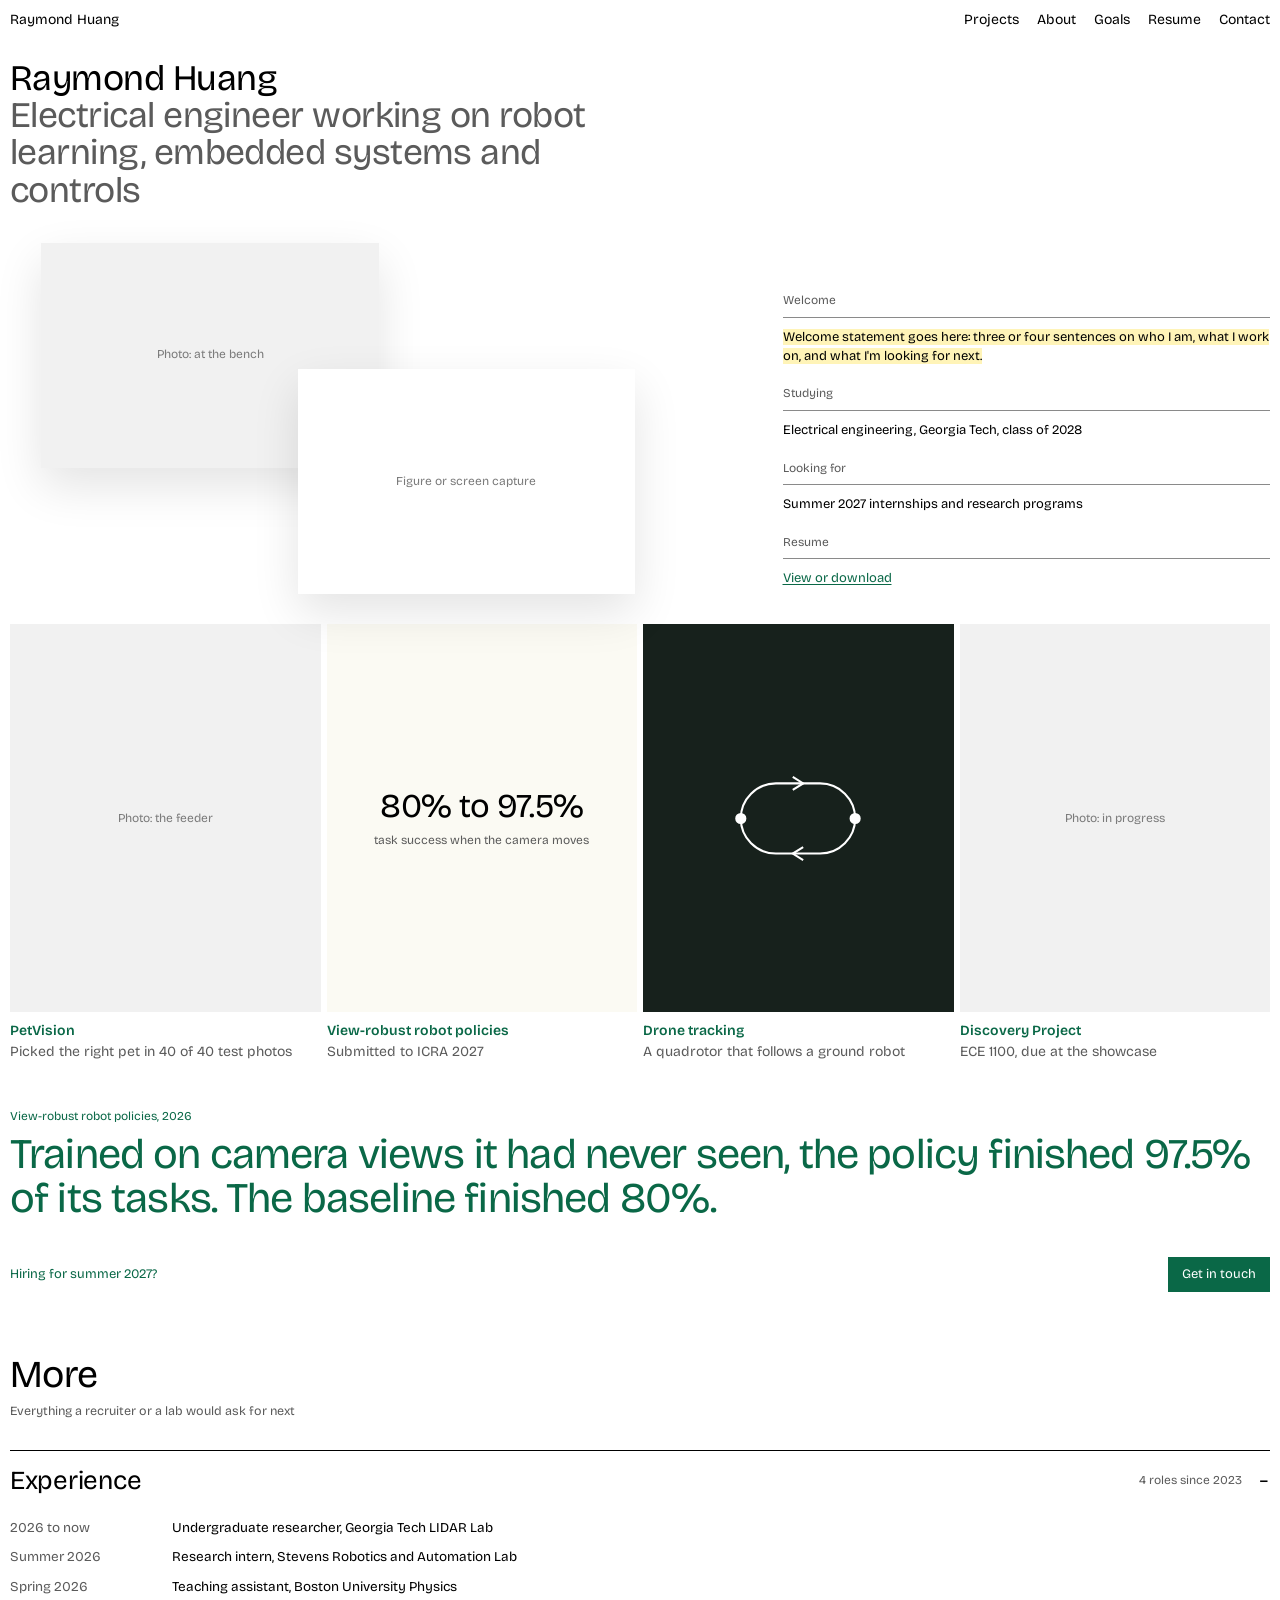
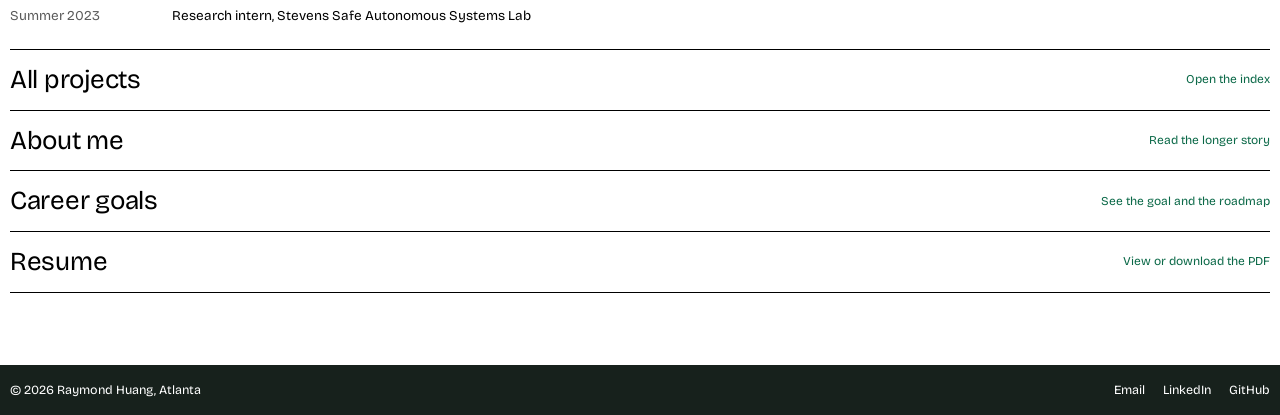
==== index.html @ d4c936e5 "Initial ePortfolio site structure" ====
<!doctype html>
<html lang="en">
<head>
<meta charset="utf-8">
<meta name="viewport" content="width=device-width, initial-scale=1">
<title>Raymond Huang</title>
<meta name="description" content="Raymond Huang, electrical engineering student at Georgia Tech working on robot learning, embedded systems and controls.">
<link rel="preconnect" href="https://fonts.googleapis.com">
<link rel="preconnect" href="https://fonts.gstatic.com" crossorigin>
<link href="https://fonts.googleapis.com/css2?family=Bricolage+Grotesque:opsz,wght@12..96,400;12..96,600&display=swap" rel="stylesheet">
<link rel="stylesheet" href="assets/styles.css">
</head>
<body>
<a class="skip" href="#main">Skip to content</a>
<header class="bar">
  <a href="index.html">Raymond Huang</a>
  <nav aria-label="Main"><ul>
    <li><a href="projects.html">Projects</a></li>
    <li><a href="about.html">About</a></li>
    <li><a href="goals.html">Goals</a></li>
    <li><a href="resume.html">Resume</a></li>
    <li><a href="contact.html">Contact</a></li>
  </ul></nav>
</header>
<main id="main">
<section class="head">
  <div>
    <h1>Raymond Huang<span>Electrical engineer working on robot learning, embedded systems and controls</span></h1>
    <!-- Replace each .ph div with <img src="assets/img/..." alt="..."> -->
    <div class="comp"><div class="ph">Photo: at the bench</div><div class="ph">Figure or screen capture</div></div>
  </div>
  <div class="meta">
    <div class="lab">Welcome</div>
    <p><span class="todo">Welcome statement goes here: three or four sentences on who I am, what I work on, and what I'm looking for next.</span></p>
    <div class="lab">Studying</div><p>Electrical engineering, Georgia Tech, class of 2028</p>
    <div class="lab">Looking for</div><p>Summer 2027 internships and research programs</p>
    <div class="lab">Resume</div><p><a class="link" href="resume.html">View or download</a></p>
  </div>
</section>

<section class="tiles" aria-label="Projects">
  <a href="projects/petvision.html"><div class="t ph">Photo: the feeder</div><b>PetVision</b><span>Picked the right pet in 40 of 40 test photos</span></a>
  <a href="projects/view-robust-policies.html"><div class="t cream"><div>80% to 97.5%<small>task success when the camera moves</small></div></div><b>View-robust robot policies</b><span>Submitted to ICRA 2027</span></a>
  <a href="projects/drone-tracking.html"><div class="t deep"><svg viewBox="0 0 100 70" fill="none" stroke="#fff" stroke-width="1.6" aria-hidden="true"><rect x="6" y="8" width="88" height="54" rx="27"/><path d="M46 3l8 5-8 5M54 57l-8 5 8 5"/><circle cx="6" cy="35" r="3.5" fill="#fff"/><circle cx="94" cy="35" r="3.5" fill="#fff"/></svg></div><b>Drone tracking</b><span>A quadrotor that follows a ground robot</span></a>
  <a href="projects/discovery-project.html"><div class="t ph">Photo: in progress</div><b>Discovery Project</b><span>ECE 1100, due at the showcase</span></a>
</section>

<section class="say">
  <small>View-robust robot policies, 2026</small>
  <p>Trained on camera views it had never seen, the policy finished 97.5% of its tasks. The baseline finished 80%.</p>
</section>
<div class="cta"><span>Hiring for summer 2027?</span><a class="btn" href="contact.html">Get in touch</a></div>

<section class="sec">
  <h2>More</h2>
  <p class="sub">Everything a recruiter or a lab would ask for next</p>
  <div class="rows">
    <details class="row" open><summary>Experience<small>4 roles since 2023</small></summary>
      <ul>
        <li><span>2026 to now</span>Undergraduate researcher, Georgia Tech LIDAR Lab</li>
        <li><span>Summer 2026</span>Research intern, Stevens Robotics and Automation Lab</li>
        <li><span>Spring 2026</span>Teaching assistant, Boston University Physics</li>
        <li><span>Summer 2023</span>Research intern, Stevens Safe Autonomous Systems Lab</li>
      </ul></details>
    <a class="row" href="projects.html"><span>All projects</span><small>Open the index</small></a>
    <a class="row" href="about.html"><span>About me</span><small>Read the longer story</small></a>
    <a class="row" href="goals.html"><span>Career goals</span><small>See the goal and the roadmap</small></a>
    <a class="row" href="resume.html"><span>Resume</span><small>View or download the PDF</small></a>
  </div>
</section>
</main>
<footer class="end">
  <span>&copy; 2026 Raymond Huang, Atlanta</span>
  <span><a href="contact.html">Email</a><a href="contact.html">LinkedIn</a><a href="contact.html">GitHub</a></span>
</footer>
</body>
</html>
---- assets/styles.css ----
/* Raymond Huang ePortfolio. Rules and tokens are documented in design-language.md. */

:root{
  --ink:#000;--mute:#5B5B5B;--rule:#8A8A8A;--line:#CFCFCF;
  --tile:#F1F1F1;--cream:#FBFAF3;--acc:#0A6847;--deep:#17211C;
  --todo:#FFF4B8; /* highlight for placeholder text; delete the .todo rule when none are left */
}

*{box-sizing:border-box;margin:0;padding:0}
html{-webkit-text-size-adjust:100%}
body{min-height:100vh;display:flex;flex-direction:column;background:#fff;color:var(--ink);
  font:400 14px/1.45 "Bricolage Grotesque",Helvetica,Arial,sans-serif}
main{flex:1}
a{color:inherit;text-decoration:none}
ul{list-style:none}
h1,h2,h3{font-weight:400}
img{display:block;max-width:100%}
:focus-visible{outline:2px solid var(--acc);outline-offset:2px}
.skip{position:absolute;left:-999px}
.skip:focus{left:10px;top:10px;z-index:10;background:#fff;padding:6px 10px}
.todo{background:var(--todo)}
.link{color:var(--acc);text-decoration:underline;text-underline-offset:2px}

/* ---------- top bar ---------- */
.bar{display:flex;justify-content:space-between;gap:8px 16px;flex-wrap:wrap;padding:10px}
.bar ul{display:flex;gap:6px 18px;flex-wrap:wrap}
.bar a:hover{color:var(--acc)}
.bar a[aria-current]{text-decoration:underline;text-underline-offset:4px}

/* ---------- page header: headline and images left, labelled notes right ---------- */
.head{display:grid;grid-template-columns:1fr 1fr;gap:10px;padding:20px 10px 30px;align-items:end}
.head h1{font-size:clamp(26px,3.1vw,36px);line-height:1.03;letter-spacing:-.015em}
.head h1 span{display:block;color:var(--mute)}
.head.plain{align-items:start;padding-bottom:44px}
.comp{position:relative;margin-top:34px;aspect-ratio:16/9;max-width:640px}
.comp>*{position:absolute;width:54%;aspect-ratio:3/2;object-fit:cover;box-shadow:0 18px 44px rgba(0,0,0,.11)}
.comp>:first-child{left:5%;top:0}
.comp>:last-child{right:0;bottom:0;background:#fff}
.portrait{margin-top:34px;width:min(360px,100%);aspect-ratio:4/5;object-fit:cover}
.meta{padding-left:22%}
.meta p{font-size:13px;max-width:62ch;margin-bottom:6px}
.lab{font-size:12px;color:var(--mute);border-bottom:1px solid var(--rule);padding:14px 0 7px;margin-bottom:10px}

/* ---------- placeholders and tiles ---------- */
.ph{display:grid;place-items:center;text-align:center;padding:14px;background:var(--tile);color:#7A7A7A;font-size:12px}
.tiles{display:grid;grid-template-columns:repeat(4,1fr);gap:6px;padding:0 10px}
.tiles .t{aspect-ratio:4/5;width:100%;object-fit:cover;display:grid;place-items:center;text-align:center;padding:14px;background:var(--tile)}
.tiles .t.deep{background:var(--deep);color:#fff}
.tiles .t.deep svg{width:46%;height:auto}
.tiles .t.cream{background:var(--cream);color:#000;font-size:clamp(22px,2.6vw,34px);line-height:1.05;letter-spacing:-.02em}
.tiles .t.cream small{display:block;font-size:12px;letter-spacing:0;color:var(--mute);margin-top:10px}
.tiles b{display:block;font-weight:600;color:var(--acc);margin-top:9px}
.tiles span{display:block;color:var(--mute)}
.tiles a:hover b{text-decoration:underline;text-underline-offset:2px}
.tiles.shots{padding-bottom:40px}

/* ---------- results statement and action row ---------- */
.say{padding:46px 10px 18px;color:var(--acc)}
.say small{display:block;font-size:12px;margin-bottom:8px}
.say p{font-size:clamp(24px,3.3vw,44px);line-height:1.04;letter-spacing:-.02em;max-width:34em}
.cta{display:flex;justify-content:space-between;align-items:center;gap:12px;padding:18px 10px 64px;color:var(--acc);font-size:13px}
.btn{display:inline-block;background:var(--acc);color:#fff;padding:8px 14px;font-size:13px}
.btn:hover{background:#075237}

/* ---------- sections and rows ---------- */
.sec{padding:0 10px 72px}
.sec h2{font-size:clamp(28px,3.2vw,38px);letter-spacing:-.015em;line-height:1}
.sec .sub{font-size:12.5px;color:var(--mute);margin:8px 0 30px}
.rows{border-bottom:1px solid #000}
.row{display:block;border-top:1px solid #000}
.row>summary,a.row{display:flex;justify-content:space-between;align-items:center;gap:16px;padding:11px 0;
  font-size:clamp(20px,2.2vw,26px);letter-spacing:-.01em}
.row>summary{cursor:pointer;list-style:none}
.row>summary::-webkit-details-marker{display:none}
.row small{display:flex;gap:16px;align-items:center;font-size:12px;letter-spacing:0;color:var(--mute);text-align:right}
.row>summary small::after{content:"+";font-size:19px;color:#000;width:12px;text-align:center}
.row[open]>summary small::after{content:"\2212"}
a.row small{color:var(--acc)}
a.row:hover>span{color:var(--acc)}
.row ul{padding:2px 0 18px;max-width:800px}
.row li{display:grid;grid-template-columns:150px 1fr;gap:12px;padding:5px 0;font-size:13.5px}
.row li span{color:var(--mute)}
.row>p{font-size:16px;line-height:1.55;max-width:62ch;padding:2px 0 20px}

/* ---------- long-form parts: title left, reading text right ---------- */
.part{display:grid;grid-template-columns:1fr 1fr;gap:10px;margin:0 10px;padding:22px 0 34px;border-top:1px solid #000}
.part h2{font-size:clamp(20px,2.2vw,26px);letter-spacing:-.01em}
.prose p{font-size:16px;line-height:1.55;max-width:62ch;margin-bottom:14px}
.prose .lab:first-child{padding-top:0}

/* ---------- project index table ---------- */
.ix{width:100%;border-collapse:collapse;margin-top:44px;font-size:13px}
.ix th{font-weight:400;font-size:12px;color:var(--mute);text-align:left;border-bottom:1px solid var(--rule);padding:0 8px 8px 0}
.ix td{padding:8px 8px 0 0;vertical-align:top}
.ix a:hover{color:var(--acc)}
.ix .soon td{color:var(--mute)}

/* ---------- resume viewer ---------- */
.pdf{display:block;width:100%;height:min(1100px,130vw);border:1px solid var(--line)}

/* ---------- footer ---------- */
.end{background:var(--deep);color:#fff;display:flex;justify-content:space-between;flex-wrap:wrap;gap:10px;padding:16px 10px;font-size:12.5px}
.end span+span{display:flex;gap:18px}
.end a:hover{text-decoration:underline;text-underline-offset:3px}

/* ---------- phone ---------- */
@media(max-width:760px){
  body{font-size:15px}
  .head{grid-template-columns:1fr;gap:28px}
  .meta{padding-left:0}
  .meta p{font-size:14px}
  .tiles{grid-template-columns:1fr 1fr;row-gap:22px}
  .part{grid-template-columns:1fr}
  .row li{grid-template-columns:1fr;gap:0}
  .row>summary small{font-size:0;gap:0}
  .ix th:nth-child(3),.ix td:nth-child(3){display:none}
}
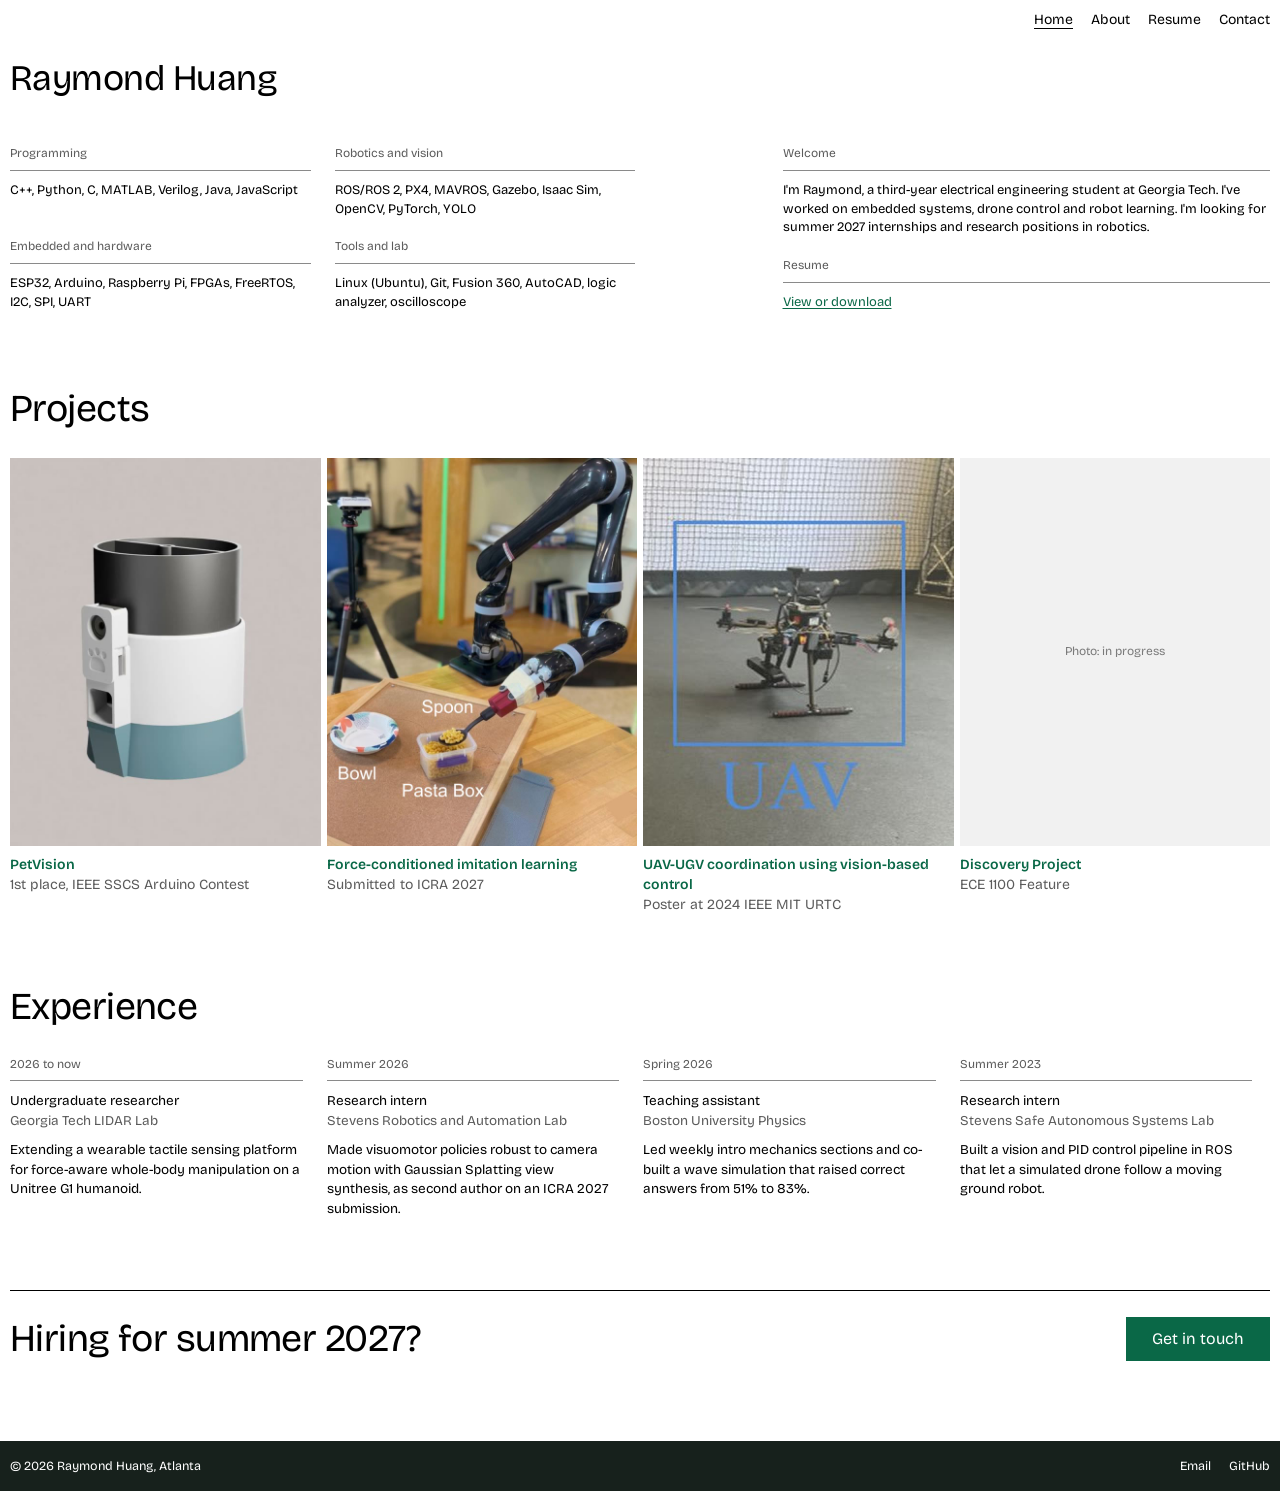
==== commit 85af8cc3: "Fill in site content: home, about with career goals, resume, contact, project pages - Home: welcome " ====
--- a/index.html
+++ b/index.html
@@ -13,11 +13,9 @@
 <body>
 <a class="skip" href="#main">Skip to content</a>
 <header class="bar">
-  <a href="index.html">Raymond Huang</a>
   <nav aria-label="Main"><ul>
-    <li><a href="projects.html">Projects</a></li>
+    <li><a href="index.html" aria-current="page">Home</a></li>
     <li><a href="about.html">About</a></li>
-    <li><a href="goals.html">Goals</a></li>
     <li><a href="resume.html">Resume</a></li>
     <li><a href="contact.html">Contact</a></li>
   </ul></nav>
@@ -25,53 +23,44 @@
 <main id="main">
 <section class="head">
   <div>
-    <h1>Raymond Huang<span>Electrical engineer working on robot learning, embedded systems and controls</span></h1>
-    <!-- Replace each .ph div with <img src="assets/img/..." alt="..."> -->
-    <div class="comp"><div class="ph">Photo: at the bench</div><div class="ph">Figure or screen capture</div></div>
+    <h1>Raymond Huang</h1>
+    <div class="skills" aria-label="Skills">
+      <div><div class="lab">Programming</div><p>C++, Python, C, MATLAB, Verilog, Java, JavaScript</p></div>
+      <div><div class="lab">Robotics and vision</div><p>ROS/ROS 2, PX4, MAVROS, Gazebo, Isaac Sim, OpenCV, PyTorch, YOLO</p></div>
+      <div><div class="lab">Embedded and hardware</div><p>ESP32, Arduino, Raspberry Pi, FPGAs, FreeRTOS, I2C, SPI, UART</p></div>
+      <div><div class="lab">Tools and lab</div><p>Linux (Ubuntu), Git, Fusion 360, AutoCAD, logic analyzer, oscilloscope</p></div>
+    </div>
   </div>
   <div class="meta">
     <div class="lab">Welcome</div>
-    <p><span class="todo">Welcome statement goes here: three or four sentences on who I am, what I work on, and what I'm looking for next.</span></p>
-    <div class="lab">Studying</div><p>Electrical engineering, Georgia Tech, class of 2028</p>
-    <div class="lab">Looking for</div><p>Summer 2027 internships and research programs</p>
+    <p>I'm Raymond, a third-year electrical engineering student at Georgia Tech. I've worked on embedded systems, drone control and robot learning. I'm looking for summer 2027 internships and research positions in robotics.</p>
     <div class="lab">Resume</div><p><a class="link" href="resume.html">View or download</a></p>
   </div>
 </section>
 
+<h2 class="sect-title" id="projects">Projects</h2>
 <section class="tiles" aria-label="Projects">
-  <a href="projects/petvision.html"><div class="t ph">Photo: the feeder</div><b>PetVision</b><span>Picked the right pet in 40 of 40 test photos</span></a>
-  <a href="projects/view-robust-policies.html"><div class="t cream"><div>80% to 97.5%<small>task success when the camera moves</small></div></div><b>View-robust robot policies</b><span>Submitted to ICRA 2027</span></a>
-  <a href="projects/drone-tracking.html"><div class="t deep"><svg viewBox="0 0 100 70" fill="none" stroke="#fff" stroke-width="1.6" aria-hidden="true"><rect x="6" y="8" width="88" height="54" rx="27"/><path d="M46 3l8 5-8 5M54 57l-8 5 8 5"/><circle cx="6" cy="35" r="3.5" fill="#fff"/><circle cx="94" cy="35" r="3.5" fill="#fff"/></svg></div><b>Drone tracking</b><span>A quadrotor that follows a ground robot</span></a>
-  <a href="projects/discovery-project.html"><div class="t ph">Photo: in progress</div><b>Discovery Project</b><span>ECE 1100, due at the showcase</span></a>
+  <a href="projects/petvision.html"><img class="t" src="assets/img/thumbs/petvision.jpg" alt="Rendered 3D model of the PetVision feeder"><b>PetVision</b><span>1st place, IEEE SSCS Arduino Contest</span></a>
+  <a href="projects/force-conditioned-imitation.html"><img class="t" src="assets/img/thumbs/fcil.jpg" alt="Robot arm scooping pasta with a spoon, with cameras on tripods behind it"><b>Force-conditioned imitation learning</b><span>Submitted to ICRA 2027</span></a>
+  <a href="projects/uav-ugv-coordination.html"><img class="t" src="assets/img/thumbs/uav.jpg" alt="The quadcopter used in the UAV-UGV project"><b>UAV-UGV coordination using vision-based control</b><span>Poster at 2024 IEEE MIT URTC</span></a>
+  <a href="projects/discovery-project.html"><div class="t ph">Photo: in progress</div><b>Discovery Project</b><span>ECE 1100 Feature</span></a>
 </section>
 
-<section class="say">
-  <small>View-robust robot policies, 2026</small>
-  <p>Trained on camera views it had never seen, the policy finished 97.5% of its tasks. The baseline finished 80%.</p>
-</section>
-<div class="cta"><span>Hiring for summer 2027?</span><a class="btn" href="contact.html">Get in touch</a></div>
-
 <section class="sec">
-  <h2>More</h2>
-  <p class="sub">Everything a recruiter or a lab would ask for next</p>
-  <div class="rows">
-    <details class="row" open><summary>Experience<small>4 roles since 2023</small></summary>
-      <ul>
-        <li><span>2026 to now</span>Undergraduate researcher, Georgia Tech LIDAR Lab</li>
-        <li><span>Summer 2026</span>Research intern, Stevens Robotics and Automation Lab</li>
-        <li><span>Spring 2026</span>Teaching assistant, Boston University Physics</li>
-        <li><span>Summer 2023</span>Research intern, Stevens Safe Autonomous Systems Lab</li>
-      </ul></details>
-    <a class="row" href="projects.html"><span>All projects</span><small>Open the index</small></a>
-    <a class="row" href="about.html"><span>About me</span><small>Read the longer story</small></a>
-    <a class="row" href="goals.html"><span>Career goals</span><small>See the goal and the roadmap</small></a>
-    <a class="row" href="resume.html"><span>Resume</span><small>View or download the PDF</small></a>
+  <h2>Experience</h2>
+  <div class="roles">
+    <div><div class="lab">2026 to now</div><p>Undergraduate researcher</p><p class="org">Georgia Tech LIDAR Lab</p><p class="what">Extending a wearable tactile sensing platform for force-aware whole-body manipulation on a Unitree G1 humanoid.</p></div>
+    <div><div class="lab">Summer 2026</div><p>Research intern</p><p class="org">Stevens Robotics and Automation Lab</p><p class="what">Made visuomotor policies robust to camera motion with Gaussian Splatting view synthesis, as second author on an ICRA 2027 submission.</p></div>
+    <div><div class="lab">Spring 2026</div><p>Teaching assistant</p><p class="org">Boston University Physics</p><p class="what">Led weekly intro mechanics sections and co-built a wave simulation that raised correct answers from 51% to 83%.</p></div>
+    <div><div class="lab">Summer 2023</div><p>Research intern</p><p class="org">Stevens Safe Autonomous Systems Lab</p><p class="what">Built a vision and PID control pipeline in ROS that let a simulated drone follow a moving ground robot.</p></div>
   </div>
 </section>
+
+<div class="cta big"><span>Hiring for summer 2027?</span><a class="btn" href="contact.html">Get in touch</a></div>
 </main>
 <footer class="end">
   <span>&copy; 2026 Raymond Huang, Atlanta</span>
-  <span><a href="contact.html">Email</a><a href="contact.html">LinkedIn</a><a href="contact.html">GitHub</a></span>
+  <span><a href="mailto:raymond.tingrui.huang@gmail.com">Email</a><a href="https://github.com/rayhuang550">GitHub</a></span>
 </footer>
 </body>
 </html>
--- a/assets/styles.css
+++ b/assets/styles.css
@@ -22,7 +22,7 @@
 .link{color:var(--acc);text-decoration:underline;text-underline-offset:2px}
 
 /* ---------- top bar ---------- */
-.bar{display:flex;justify-content:space-between;gap:8px 16px;flex-wrap:wrap;padding:10px}
+.bar{display:flex;justify-content:flex-end;gap:8px 16px;flex-wrap:wrap;padding:10px}
 .bar ul{display:flex;gap:6px 18px;flex-wrap:wrap}
 .bar a:hover{color:var(--acc)}
 .bar a[aria-current]{text-decoration:underline;text-underline-offset:4px}
@@ -36,6 +36,8 @@
 .comp>*{position:absolute;width:54%;aspect-ratio:3/2;object-fit:cover;box-shadow:0 18px 44px rgba(0,0,0,.11)}
 .comp>:first-child{left:5%;top:0}
 .comp>:last-child{right:0;bottom:0;background:#fff}
+.skills{display:grid;grid-template-columns:1fr 1fr;gap:0 24px;margin-top:34px;max-width:640px}
+.skills p{font-size:13px;margin-bottom:6px}
 .portrait{margin-top:34px;width:min(360px,100%);aspect-ratio:4/5;object-fit:cover}
 .meta{padding-left:22%}
 .meta p{font-size:13px;max-width:62ch;margin-bottom:6px}
@@ -45,6 +47,7 @@
 .ph{display:grid;place-items:center;text-align:center;padding:14px;background:var(--tile);color:#7A7A7A;font-size:12px}
 .tiles{display:grid;grid-template-columns:repeat(4,1fr);gap:6px;padding:0 10px}
 .tiles .t{aspect-ratio:4/5;width:100%;object-fit:cover;display:grid;place-items:center;text-align:center;padding:14px;background:var(--tile)}
+.tiles img.t{padding:0;display:block}
 .tiles .t.deep{background:var(--deep);color:#fff}
 .tiles .t.deep svg{width:46%;height:auto}
 .tiles .t.cream{background:var(--cream);color:#000;font-size:clamp(22px,2.6vw,34px);line-height:1.05;letter-spacing:-.02em}
@@ -53,6 +56,7 @@
 .tiles span{display:block;color:var(--mute)}
 .tiles a:hover b{text-decoration:underline;text-underline-offset:2px}
 .tiles.shots{padding-bottom:40px}
+.tiles+.sec{padding-top:72px}
 
 /* ---------- results statement and action row ---------- */
 .say{padding:46px 10px 18px;color:var(--acc)}
@@ -61,10 +65,15 @@
 .cta{display:flex;justify-content:space-between;align-items:center;gap:12px;padding:18px 10px 64px;color:var(--acc);font-size:13px}
 .btn{display:inline-block;background:var(--acc);color:#fff;padding:8px 14px;font-size:13px}
 .btn:hover{background:#075237}
+/* bigger action row at the end of the home page */
+.cta.big{flex-wrap:wrap;margin:0 10px;padding:26px 0 80px;border-top:1px solid #000;color:var(--ink);
+  font-size:clamp(28px,3.2vw,38px);line-height:1;letter-spacing:-.015em}
+.cta.big .btn{font-size:16px;letter-spacing:0;padding:14px 26px}
 
 /* ---------- sections and rows ---------- */
 .sec{padding:0 10px 72px}
 .sec h2{font-size:clamp(28px,3.2vw,38px);letter-spacing:-.015em;line-height:1}
+.sect-title{font-size:clamp(28px,3.2vw,38px);letter-spacing:-.015em;line-height:1;padding:42px 10px 30px}
 .sec .sub{font-size:12.5px;color:var(--mute);margin:8px 0 30px}
 .rows{border-bottom:1px solid #000}
 .row{display:block;border-top:1px solid #000}
@@ -81,12 +90,52 @@
 .row li{display:grid;grid-template-columns:150px 1fr;gap:12px;padding:5px 0;font-size:13.5px}
 .row li span{color:var(--mute)}
 .row>p{font-size:16px;line-height:1.55;max-width:62ch;padding:2px 0 20px}
+.row>p.role{padding-bottom:6px;color:var(--mute)}
+.row ul.pts{list-style:disc;padding:0 0 20px 18px;max-width:62ch}
+.row ul.pts li{display:list-item;font-size:15px;line-height:1.5;padding:3px 0}
+
+/* ---------- experience columns (home): same 4-column grid as the project tiles ---------- */
+.roles{display:grid;grid-template-columns:repeat(4,1fr);gap:6px;margin-top:30px}
+.roles>div{padding-right:18px}
+.roles .lab{padding-top:0}
+.roles p{font-size:13.5px;max-width:36ch}
+.roles .org{color:var(--mute)}
+.roles .what{margin-top:10px}
 
 /* ---------- long-form parts: title left, reading text right ---------- */
 .part{display:grid;grid-template-columns:1fr 1fr;gap:10px;margin:0 10px;padding:22px 0 34px;border-top:1px solid #000}
 .part h2{font-size:clamp(20px,2.2vw,26px);letter-spacing:-.01em}
 .prose p{font-size:16px;line-height:1.55;max-width:62ch;margin-bottom:14px}
 .prose .lab:first-child{padding-top:0}
+
+/* ---------- project pages: model placeholder, video, figures, results ---------- */
+.model{display:block;margin-top:34px;width:100%;aspect-ratio:16/9;object-fit:cover;max-width:640px;background:var(--tile)}
+.video{position:relative;aspect-ratio:16/9;background:var(--deep);margin-bottom:6px}
+.video iframe{position:absolute;inset:0;width:100%;height:100%;border:0}
+.fig{margin:6px 0 26px;max-width:62ch}
+.fig img{width:100%;border:1px solid #E6E6E6;background:#fff}
+.fig figcaption{font-size:12px;color:var(--mute);margin-top:7px}
+.stats{display:grid;grid-template-columns:repeat(3,1fr);gap:6px;padding:0 10px}
+.stats>div{background:var(--cream);padding:26px 16px 22px}
+.stats b{display:block;font-weight:400;font-size:clamp(28px,3.2vw,40px);line-height:1;letter-spacing:-.02em}
+.stats span{display:block;font-size:12px;color:var(--mute);margin-top:10px}
+.reid{padding:30px 10px 40px}
+.reid .lab{padding-top:0}
+.reid-grid{display:grid;grid-template-columns:repeat(8,1fr);gap:6px}
+.reid-grid.refs{grid-template-columns:repeat(6,1fr);margin-bottom:34px}
+.reid-grid figure{min-width:0}
+.reid-grid img{width:100%;aspect-ratio:3/4;object-fit:cover;background:var(--tile)}
+.reid-grid figcaption{font-size:12px;margin-top:5px}
+.reid-grid figcaption span{display:block;color:var(--mute)}
+.row>.reid-grid{padding:4px 0 22px}
+.video video{position:absolute;inset:0;width:100%;height:100%;background:#000}
+.fig video{display:block;width:100%;border:1px solid #E6E6E6}
+.fig.poster{max-width:760px;padding:6px 0 26px;margin:0}
+.prose .cap{font-size:12px;color:var(--mute);margin-top:7px}
+.prose .ix{margin:6px 0 24px;max-width:62ch}
+.vids{display:grid;grid-template-columns:1fr 1fr;gap:6px;padding:6px 10px 56px}
+.vids video{display:block;width:100%;aspect-ratio:16/9;background:#000}
+.vids figcaption{font-size:12px;color:var(--mute);margin-top:7px}
 
 /* ---------- project index table ---------- */
 .ix{width:100%;border-collapse:collapse;margin-top:44px;font-size:13px}
@@ -108,10 +157,16 @@
   body{font-size:15px}
   .head{grid-template-columns:1fr;gap:28px}
   .meta{padding-left:0}
+  /* home: welcome notes before skills on phones */
+  .head>div:has(.skills){display:contents}
+  .skills{order:2;margin-top:0}
   .meta p{font-size:14px}
-  .tiles{grid-template-columns:1fr 1fr;row-gap:22px}
+  .tiles,.roles{grid-template-columns:1fr 1fr;row-gap:22px}
+  .roles p{font-size:14px}
   .part{grid-template-columns:1fr}
+  .stats,.vids{grid-template-columns:1fr}
+  .reid-grid{grid-template-columns:repeat(3,1fr)}
+  .reid-grid.refs{grid-template-columns:repeat(3,1fr)}
   .row li{grid-template-columns:1fr;gap:0}
   .row>summary small{font-size:0;gap:0}
-  .ix th:nth-child(3),.ix td:nth-child(3){display:none}
 }
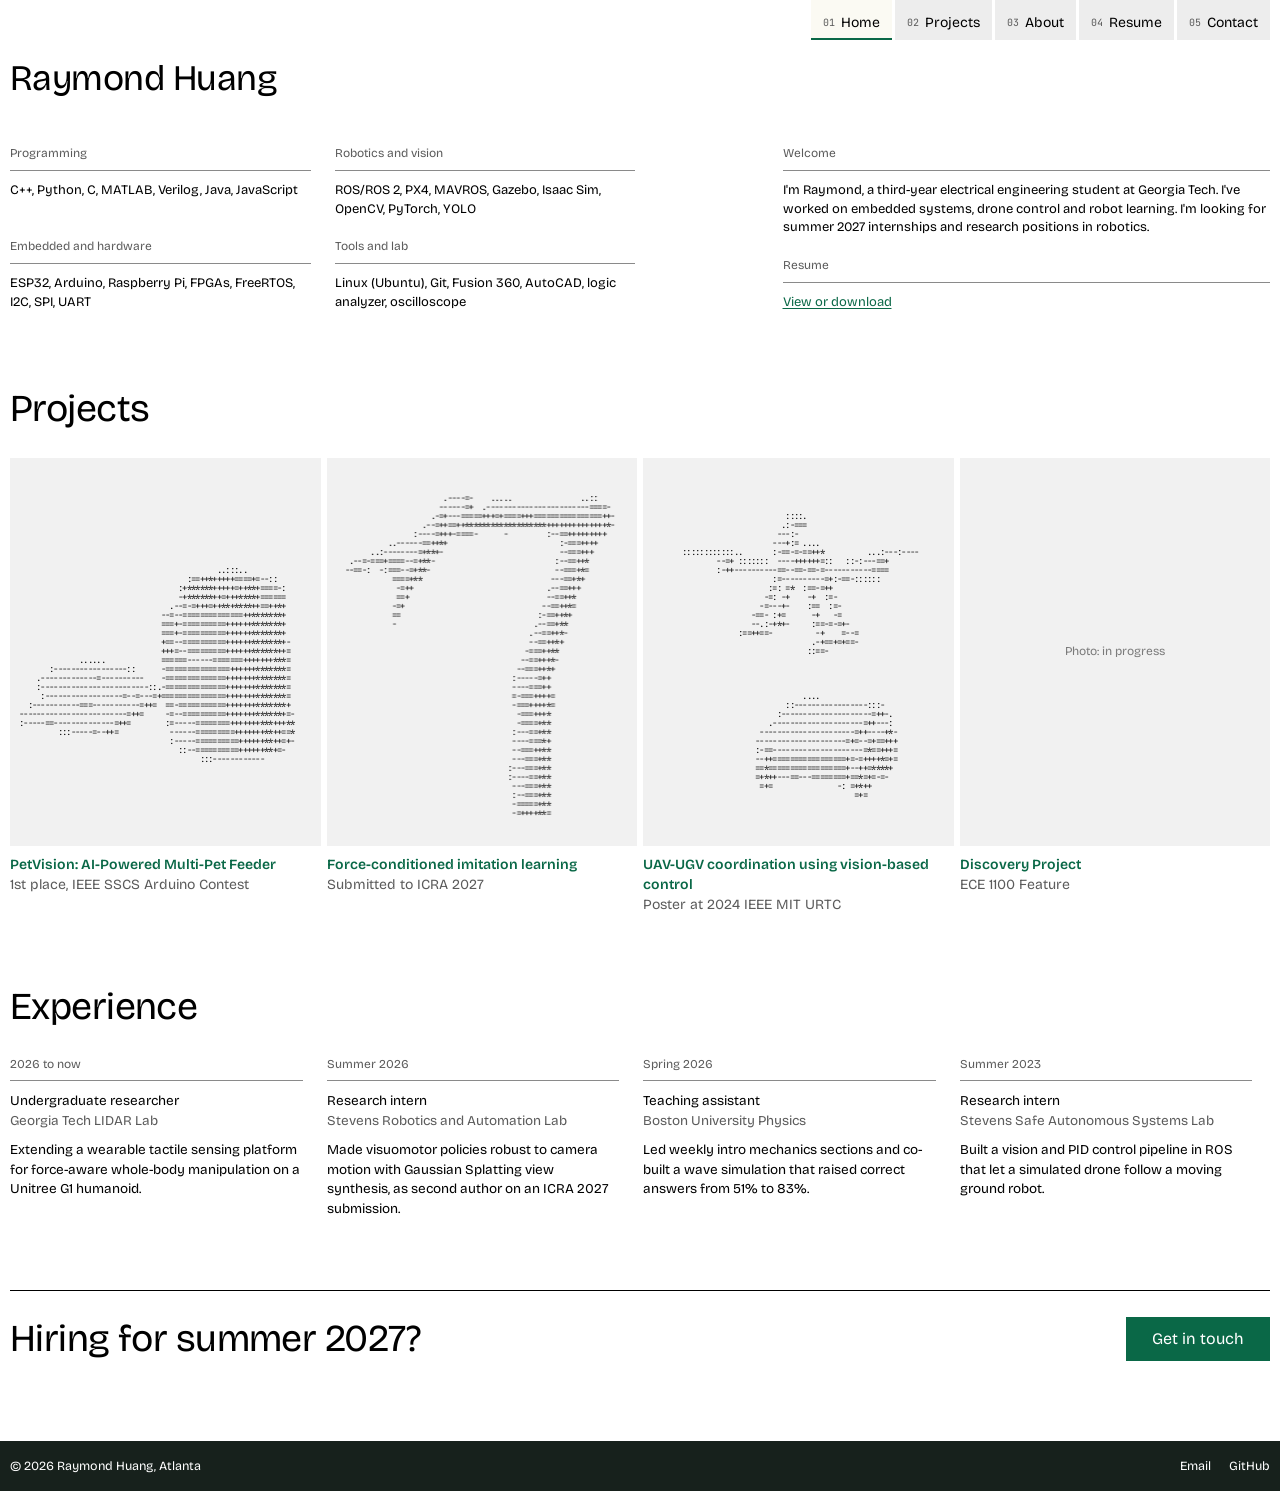
==== commit f3509160: "Sticky numbered top bar with Projects and Next project tabs; ASCII 3D project tiles - Top bar stays " ====
--- a/index.html
+++ b/index.html
@@ -7,17 +7,18 @@
 <meta name="description" content="Raymond Huang, electrical engineering student at Georgia Tech working on robot learning, embedded systems and controls.">
 <link rel="preconnect" href="https://fonts.googleapis.com">
 <link rel="preconnect" href="https://fonts.gstatic.com" crossorigin>
-<link href="https://fonts.googleapis.com/css2?family=Bricolage+Grotesque:opsz,wght@12..96,400;12..96,600&display=swap" rel="stylesheet">
+<link href="https://fonts.googleapis.com/css2?family=Bricolage+Grotesque:opsz,wght@12..96,400;12..96,600&family=JetBrains+Mono:wght@400;800&display=swap" rel="stylesheet">
 <link rel="stylesheet" href="assets/styles.css">
 </head>
 <body>
 <a class="skip" href="#main">Skip to content</a>
 <header class="bar">
   <nav aria-label="Main"><ul>
-    <li><a href="index.html" aria-current="page">Home</a></li>
-    <li><a href="about.html">About</a></li>
-    <li><a href="resume.html">Resume</a></li>
-    <li><a href="contact.html">Contact</a></li>
+    <li><a href="index.html" aria-current="page"><i aria-hidden="true">01</i>Home</a></li>
+    <li><a href="#projects"><i aria-hidden="true">02</i>Projects</a></li>
+    <li><a href="about.html"><i aria-hidden="true">03</i>About</a></li>
+    <li><a href="resume.html"><i aria-hidden="true">04</i>Resume</a></li>
+    <li><a href="contact.html"><i aria-hidden="true">05</i>Contact</a></li>
   </ul></nav>
 </header>
 <main id="main">
@@ -40,9 +41,9 @@
 
 <h2 class="sect-title" id="projects">Projects</h2>
 <section class="tiles" aria-label="Projects">
-  <a href="projects/petvision.html"><img class="t" src="assets/img/thumbs/petvision.jpg" alt="Rendered 3D model of the PetVision feeder"><b>PetVision</b><span>1st place, IEEE SSCS Arduino Contest</span></a>
-  <a href="projects/force-conditioned-imitation.html"><img class="t" src="assets/img/thumbs/fcil.jpg" alt="Robot arm scooping pasta with a spoon, with cameras on tripods behind it"><b>Force-conditioned imitation learning</b><span>Submitted to ICRA 2027</span></a>
-  <a href="projects/uav-ugv-coordination.html"><img class="t" src="assets/img/thumbs/uav.jpg" alt="The quadcopter used in the UAV-UGV project"><b>UAV-UGV coordination using vision-based control</b><span>Poster at 2024 IEEE MIT URTC</span></a>
+  <a href="projects/petvision.html"><div class="t ascii" role="img" aria-label="Spinning ASCII render of the PetVision feeder and its load-cell bowl" data-model="assets/models/petvision_full.bin" data-axis="base" data-tilt="22" data-start="200"></div><b>PetVision: AI-Powered Multi-Pet Feeder</b><span>1st place, IEEE SSCS Arduino Contest</span></a>
+  <a href="projects/force-conditioned-imitation.html"><div class="t ascii" role="img" aria-label="Spinning ASCII render of the Kinova robot arm" data-model="assets/models/fcil.bin"></div><b>Force-conditioned imitation learning</b><span>Submitted to ICRA 2027</span></a>
+  <a href="projects/uav-ugv-coordination.html"><div class="t ascii" role="img" aria-label="Spinning ASCII render of a quadcopter hovering over a Clearpath Jackal" data-model="assets/models/uav.bin" data-tilt="18" data-start="30"></div><b>UAV-UGV coordination using vision-based control</b><span>Poster at 2024 IEEE MIT URTC</span></a>
   <a href="projects/discovery-project.html"><div class="t ph">Photo: in progress</div><b>Discovery Project</b><span>ECE 1100 Feature</span></a>
 </section>
 
@@ -62,5 +63,6 @@
   <span>&copy; 2026 Raymond Huang, Atlanta</span>
   <span><a href="mailto:raymond.tingrui.huang@gmail.com">Email</a><a href="https://github.com/rayhuang550">GitHub</a></span>
 </footer>
+<script src="assets/ascii3d.js" defer></script>
 </body>
 </html>
--- a/assets/styles.css
+++ b/assets/styles.css
@@ -17,15 +17,33 @@
 img{display:block;max-width:100%}
 :focus-visible{outline:2px solid var(--acc);outline-offset:2px}
 .skip{position:absolute;left:-999px}
-.skip:focus{left:10px;top:10px;z-index:10;background:#fff;padding:6px 10px}
+.skip:focus{left:10px;top:10px;z-index:30;background:#fff;padding:6px 10px}
 .todo{background:var(--todo)}
 .link{color:var(--acc);text-decoration:underline;text-underline-offset:2px}
 
-/* ---------- top bar ---------- */
-.bar{display:flex;justify-content:flex-end;gap:8px 16px;flex-wrap:wrap;padding:10px}
-.bar ul{display:flex;gap:6px 18px;flex-wrap:wrap}
-.bar a:hover{color:var(--acc)}
-.bar a[aria-current]{text-decoration:underline;text-underline-offset:4px}
+/* ---------- top bar: sticky numbered tabs hanging from the top edge; the page shows through the gaps ---------- */
+.bar{position:sticky;top:0;z-index:20;display:flex;justify-content:flex-end;padding:0 10px;pointer-events:none}
+.bar ul{display:flex;justify-content:flex-end;align-items:flex-start;flex-wrap:wrap;gap:3px}
+.bar a{display:block;padding:13px 12px 7px;pointer-events:auto;white-space:nowrap;
+  background:rgba(226,226,226,.6);-webkit-backdrop-filter:blur(14px) saturate(1.6);backdrop-filter:blur(14px) saturate(1.6);
+  transition:padding .2s ease,margin .2s ease,background-color .2s ease,color .2s ease}
+.bar a i{font:400 10px/1 "JetBrains Mono",monospace;font-style:normal;color:var(--mute);margin-right:6px;vertical-align:1px;transition:color .2s ease}
+.bar a[aria-current]{background-color:var(--cream);box-shadow:inset 0 -2px 0 var(--acc)}
+/* project pages: "Next project" tab, set apart to the left of Home */
+.bar li:has(.next){margin-right:9px}
+.bar a.next{background-color:var(--acc);color:#fff}
+.bar a.next i{color:rgba(255,255,255,.72)}
+.bar .arr{display:inline-block;margin-left:7px;transition:transform .2s ease}
+@media(hover:hover){
+  /* the tab drops 7px; the matching negative margin keeps the bar's height, so nothing below moves */
+  .bar a:hover{padding-bottom:14px;margin-bottom:-7px;background-color:rgba(180,180,180,.85)}
+  .bar a:hover i{color:#333}
+  .bar a[aria-current]:hover{background-color:var(--cream)}
+  .bar a.next:hover{background-color:var(--deep)}
+  .bar a.next:hover i{color:rgba(255,255,255,.72)}
+  .bar a.next:hover .arr{transform:translateX(4px)}
+}
+@media(prefers-reduced-motion:no-preference){html{scroll-behavior:smooth}}
 
 /* ---------- page header: headline and images left, labelled notes right ---------- */
 .head{display:grid;grid-template-columns:1fr 1fr;gap:10px;padding:20px 10px 30px;align-items:end}
@@ -48,6 +66,9 @@
 .tiles{display:grid;grid-template-columns:repeat(4,1fr);gap:6px;padding:0 10px}
 .tiles .t{aspect-ratio:4/5;width:100%;object-fit:cover;display:grid;place-items:center;text-align:center;padding:14px;background:var(--tile)}
 .tiles img.t{padding:0;display:block}
+/* spinning ASCII models, drawn by assets/ascii3d.js */
+.tiles .t.ascii{position:relative;padding:0;overflow:hidden}
+.tiles .t.ascii canvas{position:absolute;inset:0;width:100%;height:100%}
 .tiles .t.deep{background:var(--deep);color:#fff}
 .tiles .t.deep svg{width:46%;height:auto}
 .tiles .t.cream{background:var(--cream);color:#000;font-size:clamp(22px,2.6vw,34px);line-height:1.05;letter-spacing:-.02em}
@@ -155,6 +176,13 @@
 /* ---------- phone ---------- */
 @media(max-width:760px){
   body{font-size:15px}
+  .bar{padding:0 8px}
+  .bar ul{gap:2px}
+  .bar a{padding:11px 7px 6px;font-size:12.5px}
+  .bar a i{display:none}
+  .bar .next .nw{display:none}
+  .bar .arr{margin-left:4px}
+  .bar li:has(.next){margin-right:4px}
   .head{grid-template-columns:1fr;gap:28px}
   .meta{padding-left:0}
   /* home: welcome notes before skills on phones */
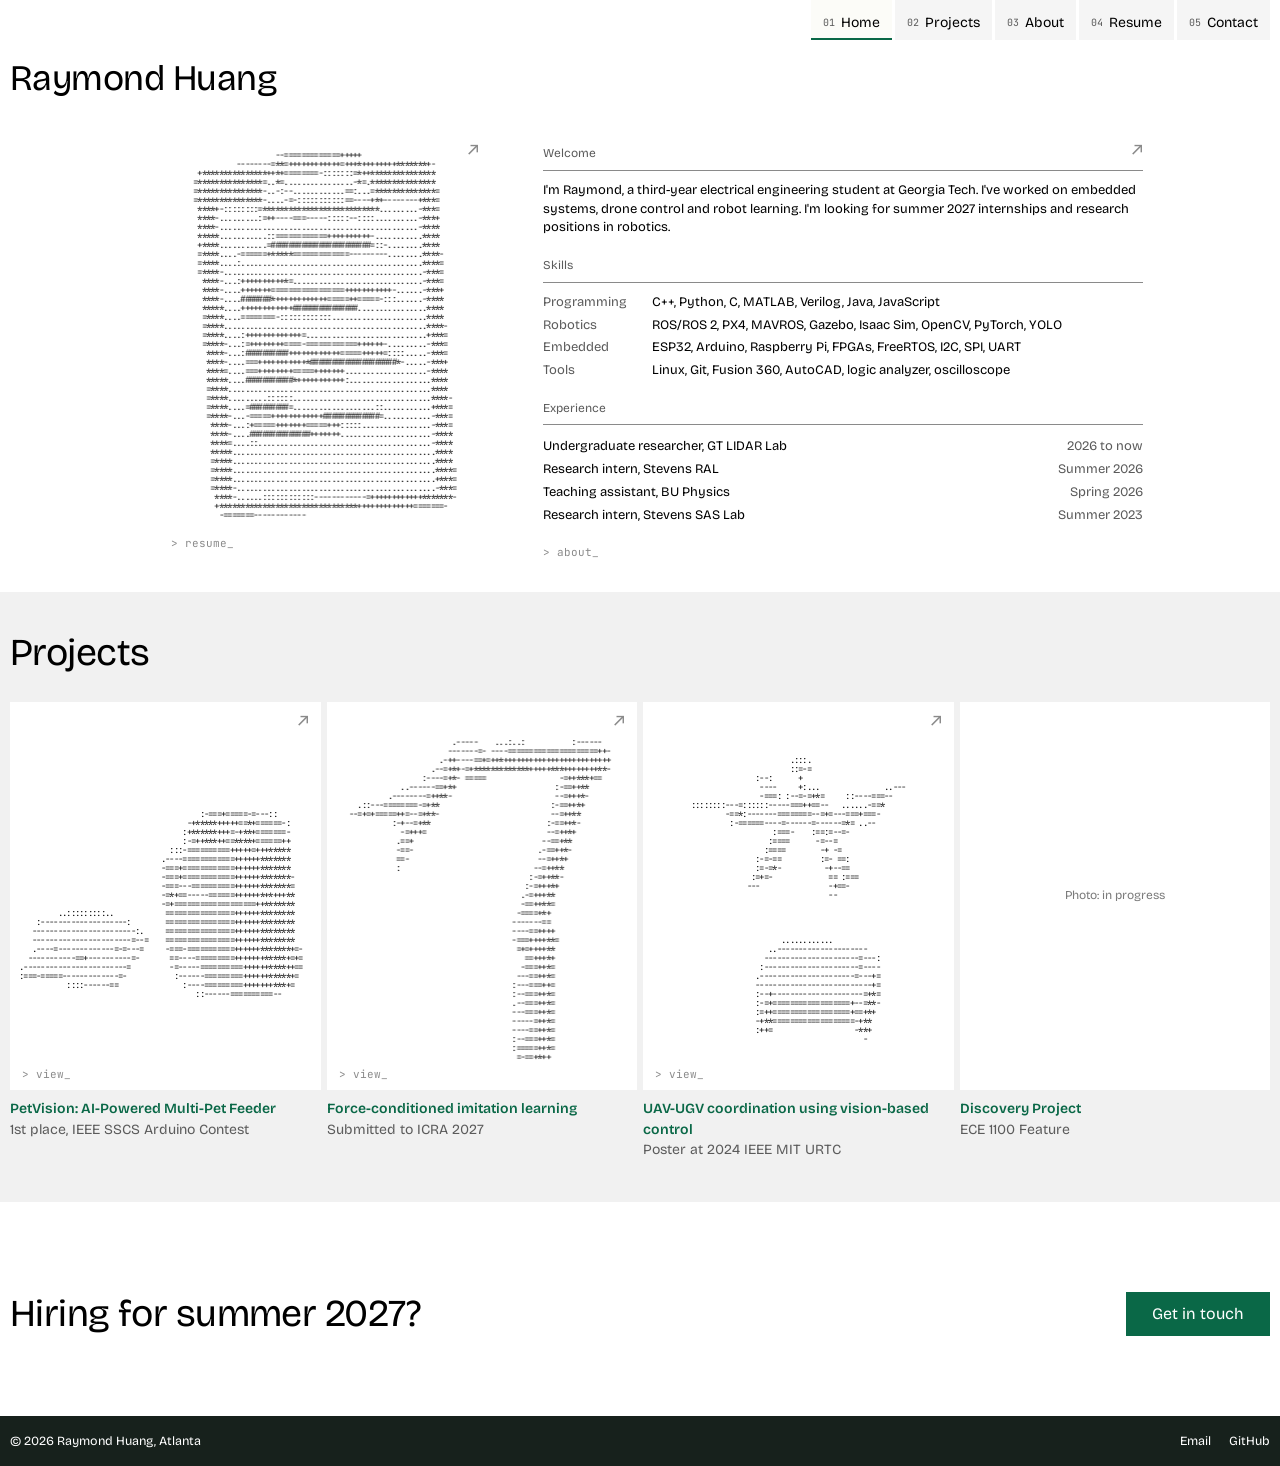
==== commit dbfb2304: "Home: about card with skills and experience, grey projects band, ASCII resume clipboard - Welcome, S" ====
--- a/index.html
+++ b/index.html
@@ -22,23 +22,33 @@
   </ul></nav>
 </header>
 <main id="main">
-<section class="head">
-  <div>
-    <h1>Raymond Huang</h1>
-    <div class="skills" aria-label="Skills">
-      <div><div class="lab">Programming</div><p>C++, Python, C, MATLAB, Verilog, Java, JavaScript</p></div>
-      <div><div class="lab">Robotics and vision</div><p>ROS/ROS 2, PX4, MAVROS, Gazebo, Isaac Sim, OpenCV, PyTorch, YOLO</p></div>
-      <div><div class="lab">Embedded and hardware</div><p>ESP32, Arduino, Raspberry Pi, FPGAs, FreeRTOS, I2C, SPI, UART</p></div>
-      <div><div class="lab">Tools and lab</div><p>Linux (Ubuntu), Git, Fusion 360, AutoCAD, logic analyzer, oscilloscope</p></div>
-    </div>
-  </div>
-  <div class="meta">
+<section class="head home">
+  <h1>Raymond Huang</h1>
+  <div class="intro">
+  <a class="resume-art" href="resume.html"><div class="ascii" role="img" aria-label="Resume: swaying ASCII render of a resume on a clipboard" data-model="assets/models/resume_clipboard.bin" data-start="-8" data-rock="26" data-tilt="8" data-exposure="2" data-floor="1"></div></a>
+  <div class="meta about-card">
     <div class="lab">Welcome</div>
     <p>I'm Raymond, a third-year electrical engineering student at Georgia Tech. I've worked on embedded systems, drone control and robot learning. I'm looking for summer 2027 internships and research positions in robotics.</p>
-    <div class="lab">Resume</div><p><a class="link" href="resume.html">View or download</a></p>
+    <div class="lab">Skills</div>
+    <dl class="kv">
+      <dt>Programming</dt><dd>C++, Python, C, MATLAB, Verilog, Java, JavaScript</dd>
+      <dt>Robotics</dt><dd>ROS/ROS 2, PX4, MAVROS, Gazebo, Isaac Sim, OpenCV, PyTorch, YOLO</dd>
+      <dt>Embedded</dt><dd>ESP32, Arduino, Raspberry Pi, FPGAs, FreeRTOS, I2C, SPI, UART</dd>
+      <dt>Tools</dt><dd>Linux, Git, Fusion 360, AutoCAD, logic analyzer, oscilloscope</dd>
+    </dl>
+    <div class="lab">Experience</div>
+    <ul class="xp">
+      <li><span>Undergraduate researcher, GT LIDAR Lab</span><span>2026 to now</span></li>
+      <li><span>Research intern, Stevens RAL</span><span>Summer 2026</span></li>
+      <li><span>Teaching assistant, BU Physics</span><span>Spring 2026</span></li>
+      <li><span>Research intern, Stevens SAS Lab</span><span>Summer 2023</span></li>
+    </ul>
+    <a class="cue" href="about.html" aria-label="About me">&gt; about</a>
+  </div>
   </div>
 </section>
 
+<div class="band">
 <h2 class="sect-title" id="projects">Projects</h2>
 <section class="tiles" aria-label="Projects">
   <a href="projects/petvision.html"><div class="t ascii" role="img" aria-label="Spinning ASCII render of the PetVision feeder and its load-cell bowl" data-model="assets/models/petvision_full.bin" data-axis="base" data-tilt="22" data-start="200"></div><b>PetVision: AI-Powered Multi-Pet Feeder</b><span>1st place, IEEE SSCS Arduino Contest</span></a>
@@ -46,16 +56,7 @@
   <a href="projects/uav-ugv-coordination.html"><div class="t ascii" role="img" aria-label="Spinning ASCII render of a quadcopter hovering over a Clearpath Jackal" data-model="assets/models/uav.bin" data-tilt="18" data-start="30"></div><b>UAV-UGV coordination using vision-based control</b><span>Poster at 2024 IEEE MIT URTC</span></a>
   <a href="projects/discovery-project.html"><div class="t ph">Photo: in progress</div><b>Discovery Project</b><span>ECE 1100 Feature</span></a>
 </section>
-
-<section class="sec">
-  <h2>Experience</h2>
-  <div class="roles">
-    <div><div class="lab">2026 to now</div><p>Undergraduate researcher</p><p class="org">Georgia Tech LIDAR Lab</p><p class="what">Extending a wearable tactile sensing platform for force-aware whole-body manipulation on a Unitree G1 humanoid.</p></div>
-    <div><div class="lab">Summer 2026</div><p>Research intern</p><p class="org">Stevens Robotics and Automation Lab</p><p class="what">Made visuomotor policies robust to camera motion with Gaussian Splatting view synthesis, as second author on an ICRA 2027 submission.</p></div>
-    <div><div class="lab">Spring 2026</div><p>Teaching assistant</p><p class="org">Boston University Physics</p><p class="what">Led weekly intro mechanics sections and co-built a wave simulation that raised correct answers from 51% to 83%.</p></div>
-    <div><div class="lab">Summer 2023</div><p>Research intern</p><p class="org">Stevens Safe Autonomous Systems Lab</p><p class="what">Built a vision and PID control pipeline in ROS that let a simulated drone follow a moving ground robot.</p></div>
-  </div>
-</section>
+</div>
 
 <div class="cta big"><span>Hiring for summer 2027?</span><a class="btn" href="contact.html">Get in touch</a></div>
 </main>
@@ -63,6 +64,24 @@
   <span>&copy; 2026 Raymond Huang, Atlanta</span>
   <span><a href="mailto:raymond.tingrui.huang@gmail.com">Email</a><a href="https://github.com/rayhuang550">GitHub</a></span>
 </footer>
+<script>
+// Top bar: Projects is the current tab once its heading scrolls near the top, until the tiles scroll away.
+// If the page is too short for the heading to get there, reaching the bottom counts.
+(()=>{
+  const home=document.querySelector('.bar a[href="index.html"]'),proj=document.querySelector('.bar a[href="#projects"]');
+  const start=document.getElementById('projects'),end=document.querySelector('#projects + .tiles');
+  const update=()=>{
+    const y=Math.min(innerHeight*.3,240),top=start.getBoundingClientRect().top,bottom=end.getBoundingClientRect().bottom;
+    const atEnd=scrollY>0&&scrollY+innerHeight>=document.documentElement.scrollHeight-2;
+    const inside=top<=y?bottom>y:atEnd;
+    if(inside){home.removeAttribute('aria-current');proj.setAttribute('aria-current','location')}
+    else{proj.removeAttribute('aria-current');home.setAttribute('aria-current','page')}
+  };
+  addEventListener('scroll',update,{passive:true});
+  addEventListener('resize',update);
+  update();
+})();
+</script>
 <script src="assets/ascii3d.js" defer></script>
 </body>
 </html>
--- a/assets/styles.css
+++ b/assets/styles.css
@@ -25,10 +25,10 @@
 .bar{position:sticky;top:0;z-index:20;display:flex;justify-content:flex-end;padding:0 10px;pointer-events:none}
 .bar ul{display:flex;justify-content:flex-end;align-items:flex-start;flex-wrap:wrap;gap:3px}
 .bar a{display:block;padding:13px 12px 7px;pointer-events:auto;white-space:nowrap;
-  background:rgba(226,226,226,.6);-webkit-backdrop-filter:blur(14px) saturate(1.6);backdrop-filter:blur(14px) saturate(1.6);
+  background:rgba(226,226,226,.35);-webkit-backdrop-filter:blur(8px) saturate(1.5);backdrop-filter:blur(8px) saturate(1.5);
   transition:padding .2s ease,margin .2s ease,background-color .2s ease,color .2s ease}
 .bar a i{font:400 10px/1 "JetBrains Mono",monospace;font-style:normal;color:var(--mute);margin-right:6px;vertical-align:1px;transition:color .2s ease}
-.bar a[aria-current]{background-color:var(--cream);box-shadow:inset 0 -2px 0 var(--acc)}
+.bar a[aria-current]{background-color:rgba(251,250,243,.6);box-shadow:inset 0 -2px 0 var(--acc)}
 /* project pages: "Next project" tab, set apart to the left of Home */
 .bar li:has(.next){margin-right:9px}
 .bar a.next{background-color:var(--acc);color:#fff}
@@ -36,9 +36,9 @@
 .bar .arr{display:inline-block;margin-left:7px;transition:transform .2s ease}
 @media(hover:hover){
   /* the tab drops 7px; the matching negative margin keeps the bar's height, so nothing below moves */
-  .bar a:hover{padding-bottom:14px;margin-bottom:-7px;background-color:rgba(180,180,180,.85)}
+  .bar a:hover{padding-bottom:14px;margin-bottom:-7px;background-color:rgba(170,170,170,.55)}
   .bar a:hover i{color:#333}
-  .bar a[aria-current]:hover{background-color:var(--cream)}
+  .bar a[aria-current]:hover{background-color:rgba(251,250,243,.6)}
   .bar a.next:hover{background-color:var(--deep)}
   .bar a.next:hover i{color:rgba(255,255,255,.72)}
   .bar a.next:hover .arr{transform:translateX(4px)}
@@ -54,12 +54,42 @@
 .comp>*{position:absolute;width:54%;aspect-ratio:3/2;object-fit:cover;box-shadow:0 18px 44px rgba(0,0,0,.11)}
 .comp>:first-child{left:5%;top:0}
 .comp>:last-child{right:0;bottom:0;background:#fff}
-.skills{display:grid;grid-template-columns:1fr 1fr;gap:0 24px;margin-top:34px;max-width:640px}
-.skills p{font-size:13px;margin-bottom:6px}
+/* home: swaying ASCII clipboard under the name, links to the resume (drawn by assets/ascii3d.js);
+   the bottom 22px holds its "> view_" cue */
+.resume-art{display:block;position:relative;margin:34px auto 0;width:clamp(240px,24vw,440px);aspect-ratio:240/322}
+.resume-art .ascii{position:absolute;inset:0 0 22px}
+.resume-art canvas{position:absolute;inset:0;width:100%;height:100%}
+/* home: name on top, then the clipboard (still centred in the left half) with the about card a fixed gap to its right,
+   vertically centred on it */
+.head.home{display:block}
+.head.home .intro{display:flex;align-items:center;gap:clamp(40px,5vw,96px);margin-top:34px}
+.head.home .resume-art{flex:none;margin:0 0 0 calc((50% - clamp(240px,24vw,440px))/2)}
+.head.home .meta{flex:1;max-width:600px;padding-left:0}
+.head.home .meta :is(p,.kv,.xp){max-width:none}
+/* the whole card links to About through the "> about_" cue, which stretches over it; arrow top right, both green on hover */
+.about-card{position:relative}
+.about-card::after{content:"\2197";position:absolute;top:10px;right:0;pointer-events:none;
+  font:400 18px/1 "JetBrains Mono",monospace;color:#8A8A8A;transition:transform .25s ease,color .25s ease}
+.about-card .cue{display:inline-block;margin-top:14px;font:400 11px/1 "JetBrains Mono",monospace;color:#8A8A8A;transition:color .25s ease}
+.about-card .cue::before{content:"";position:absolute;inset:0;z-index:1}
+.about-card .cue::after{content:"_";animation:blink 1.1s steps(1) infinite}
+.about-card .cue:focus-visible{outline:none}
+.about-card:has(.cue:focus-visible){outline:2px solid var(--acc);outline-offset:6px}
+.about-card:hover::after,.about-card:has(.cue:focus-visible)::after{color:var(--acc);transform:translate(3px,-3px)}
+.about-card:hover .cue,.about-card .cue:focus-visible{color:var(--acc)}
+/* section labels and their rules turn green with the cues; body text stays black */
+.about-card .lab{transition:color .25s ease,border-color .25s ease}
+.about-card:hover .lab,.about-card:has(.cue:focus-visible) .lab{color:var(--acc);border-bottom-color:var(--acc)}
 .portrait{margin-top:34px;width:min(360px,100%);aspect-ratio:4/5;object-fit:cover}
 .meta{padding-left:22%}
 .meta p{font-size:13px;max-width:62ch;margin-bottom:6px}
 .lab{font-size:12px;color:var(--mute);border-bottom:1px solid var(--rule);padding:14px 0 7px;margin-bottom:10px}
+/* home: skills (grey group label, then the list) and one-line experience (role left, dates right) */
+.kv{display:grid;grid-template-columns:7.5em 1fr;column-gap:12px;row-gap:4px;font-size:13px;max-width:62ch;margin-bottom:6px}
+.kv dt{color:var(--mute)}
+.xp{font-size:13px;max-width:62ch;margin-bottom:6px}
+.xp li{display:flex;justify-content:space-between;gap:16px;padding:2px 0}
+.xp li span+span{color:var(--mute);white-space:nowrap}
 
 /* ---------- placeholders and tiles ---------- */
 .ph{display:grid;place-items:center;text-align:center;padding:14px;background:var(--tile);color:#7A7A7A;font-size:12px}
@@ -69,6 +99,24 @@
 /* spinning ASCII models, drawn by assets/ascii3d.js */
 .tiles .t.ascii{position:relative;padding:0;overflow:hidden}
 .tiles .t.ascii canvas{position:absolute;inset:0;width:100%;height:100%}
+/* click cues on every ASCII picture: an arrow top right and a blinking "> view_" bottom left, green on hover */
+.tiles a:has(.ascii){position:relative}
+.tiles a:has(.ascii)::after,.resume-art::after{content:"\2197";position:absolute;z-index:1;top:10px;right:12px;pointer-events:none;
+  font:400 18px/1 "JetBrains Mono",monospace;color:#8A8A8A;transition:transform .25s ease,color .25s ease}
+.tiles .t.ascii::before,.tiles .t.ascii::after,.resume-art .ascii::before,.resume-art .ascii::after{position:absolute;z-index:1;bottom:10px;
+  pointer-events:none;font:400 11px/1 "JetBrains Mono",monospace;color:#8A8A8A;transition:color .25s ease}
+.tiles .t.ascii::before,.resume-art .ascii::before{content:"> view";left:12px}
+.tiles .t.ascii::after,.resume-art .ascii::after{content:"_";left:calc(12px + 6ch);animation:blink 1.1s steps(1) infinite}
+/* the clipboard has no tile edge, so its cues sit on the box edges, clear of the drawing */
+.resume-art::after{top:0;right:0}
+.resume-art .ascii::before{content:"> resume";left:0}
+.resume-art .ascii::after{left:8ch}
+.resume-art .ascii::before,.resume-art .ascii::after{bottom:-18px}
+.tiles a:hover::after,.tiles a:focus-visible::after,.resume-art:hover::after,.resume-art:focus-visible::after{color:var(--acc);transform:translate(3px,-3px)}
+.tiles a:hover .t.ascii::before,.tiles a:hover .t.ascii::after,.tiles a:focus-visible .t.ascii::before,.tiles a:focus-visible .t.ascii::after,
+.resume-art:hover .ascii::before,.resume-art:hover .ascii::after,.resume-art:focus-visible .ascii::before,.resume-art:focus-visible .ascii::after{color:var(--acc)}
+@keyframes blink{50%{opacity:0}}
+@media(prefers-reduced-motion:reduce){.tiles .t.ascii::after,.resume-art .ascii::after,.about-card .cue::after{animation:none}}
 .tiles .t.deep{background:var(--deep);color:#fff}
 .tiles .t.deep svg{width:46%;height:auto}
 .tiles .t.cream{background:var(--cream);color:#000;font-size:clamp(22px,2.6vw,34px);line-height:1.05;letter-spacing:-.02em}
@@ -78,6 +126,10 @@
 .tiles a:hover b{text-decoration:underline;text-underline-offset:2px}
 .tiles.shots{padding-bottom:40px}
 .tiles+.sec{padding-top:72px}
+/* home: full-width grey band holding the Projects heading and tiles; tiles turn white inside it */
+.band{background:var(--tile);padding-bottom:42px}
+.band .tiles .t{background:#fff}
+.band+.cta.big{margin-top:64px}
 
 /* ---------- results statement and action row ---------- */
 .say{padding:46px 10px 18px;color:var(--acc)}
@@ -87,7 +139,7 @@
 .btn{display:inline-block;background:var(--acc);color:#fff;padding:8px 14px;font-size:13px}
 .btn:hover{background:#075237}
 /* bigger action row at the end of the home page */
-.cta.big{flex-wrap:wrap;margin:0 10px;padding:26px 0 80px;border-top:1px solid #000;color:var(--ink);
+.cta.big{flex-wrap:wrap;margin:0 10px;padding:26px 0 80px;color:var(--ink);
   font-size:clamp(28px,3.2vw,38px);line-height:1;letter-spacing:-.015em}
 .cta.big .btn{font-size:16px;letter-spacing:0;padding:14px 26px}
 
@@ -185,9 +237,10 @@
   .bar li:has(.next){margin-right:4px}
   .head{grid-template-columns:1fr;gap:28px}
   .meta{padding-left:0}
-  /* home: welcome notes before skills on phones */
-  .head>div:has(.skills){display:contents}
-  .skills{order:2;margin-top:0}
+  /* home: about card before the resume clipboard on phones */
+  .head.home .intro{flex-direction:column;align-items:stretch;gap:28px;margin-top:28px}
+  .head.home .resume-art{order:2;margin:0 auto}
+  .head.home .meta{flex:none;max-width:none}
   .meta p{font-size:14px}
   .tiles,.roles{grid-template-columns:1fr 1fr;row-gap:22px}
   .roles p{font-size:14px}
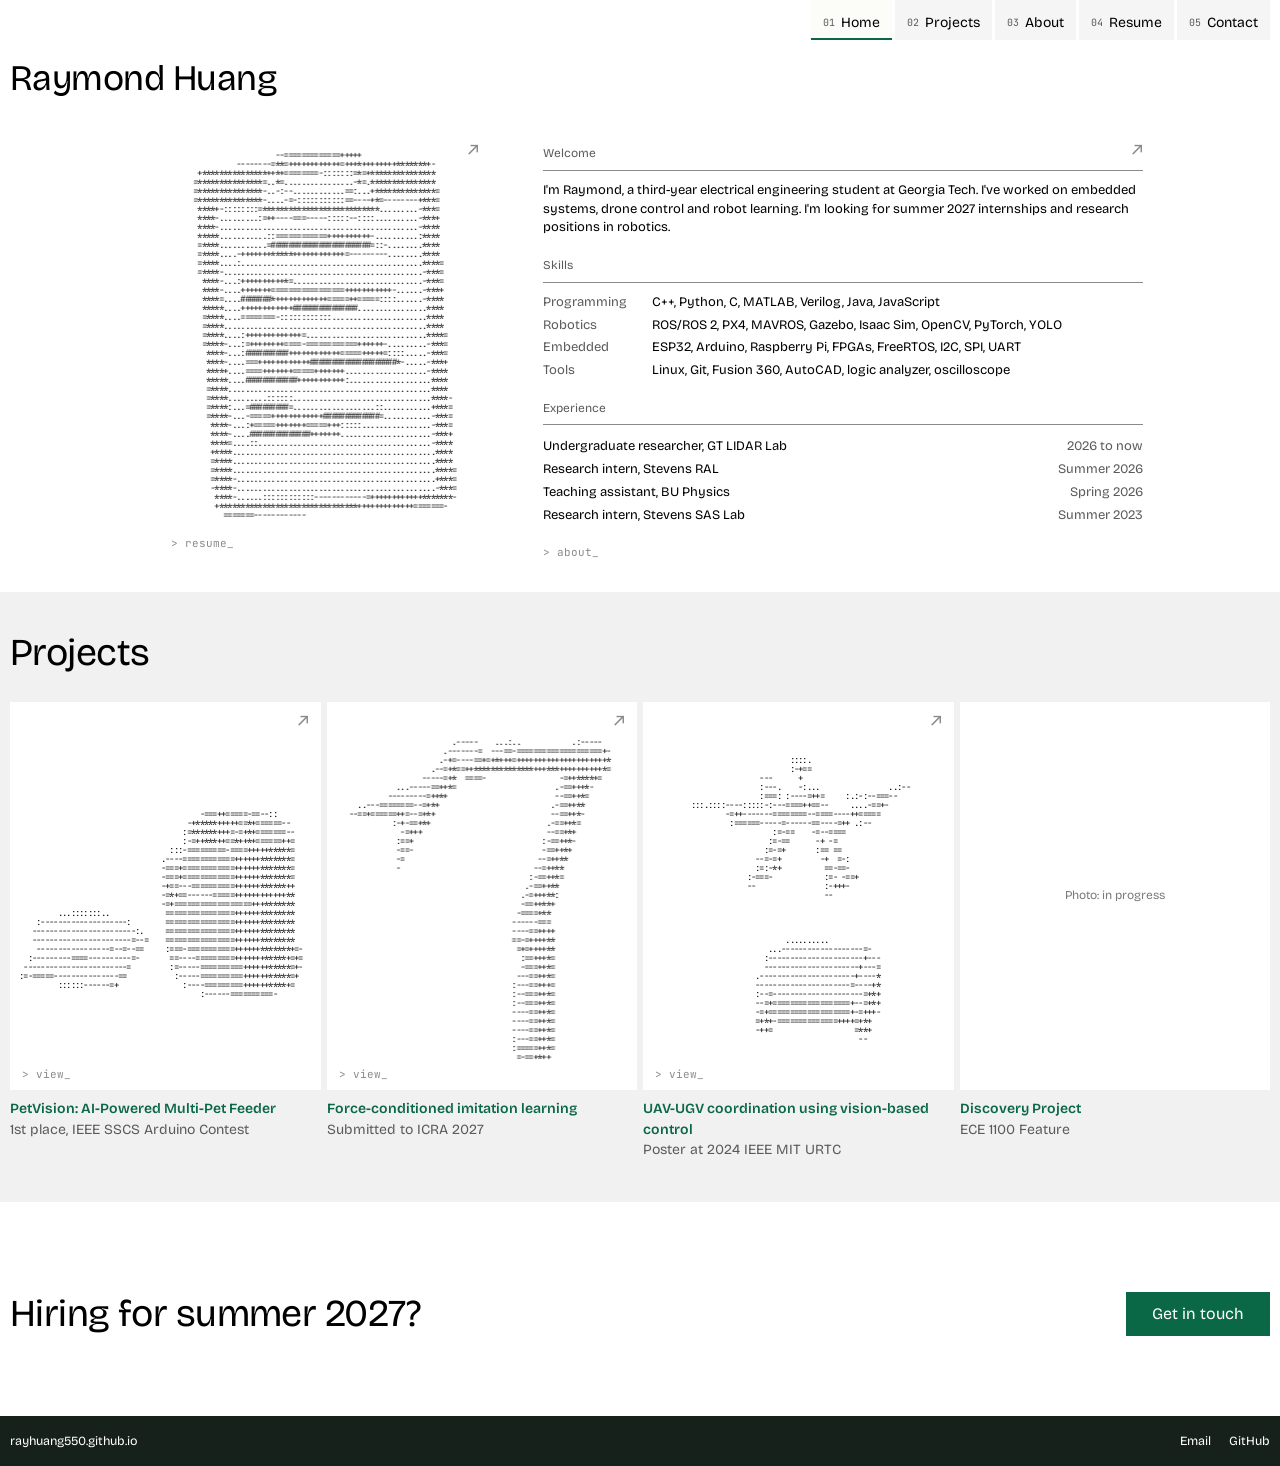
==== commit 9d49f0e1: "ASCII hover fills models with "explore"; footer shows the site URL - Hovering an ASCII picture turns" ====
--- a/index.html
+++ b/index.html
@@ -61,7 +61,7 @@
 <div class="cta big"><span>Hiring for summer 2027?</span><a class="btn" href="contact.html">Get in touch</a></div>
 </main>
 <footer class="end">
-  <span>&copy; 2026 Raymond Huang, Atlanta</span>
+  <span><a href="https://rayhuang550.github.io/">rayhuang550.github.io</a></span>
   <span><a href="mailto:raymond.tingrui.huang@gmail.com">Email</a><a href="https://github.com/rayhuang550">GitHub</a></span>
 </footer>
 <script>
